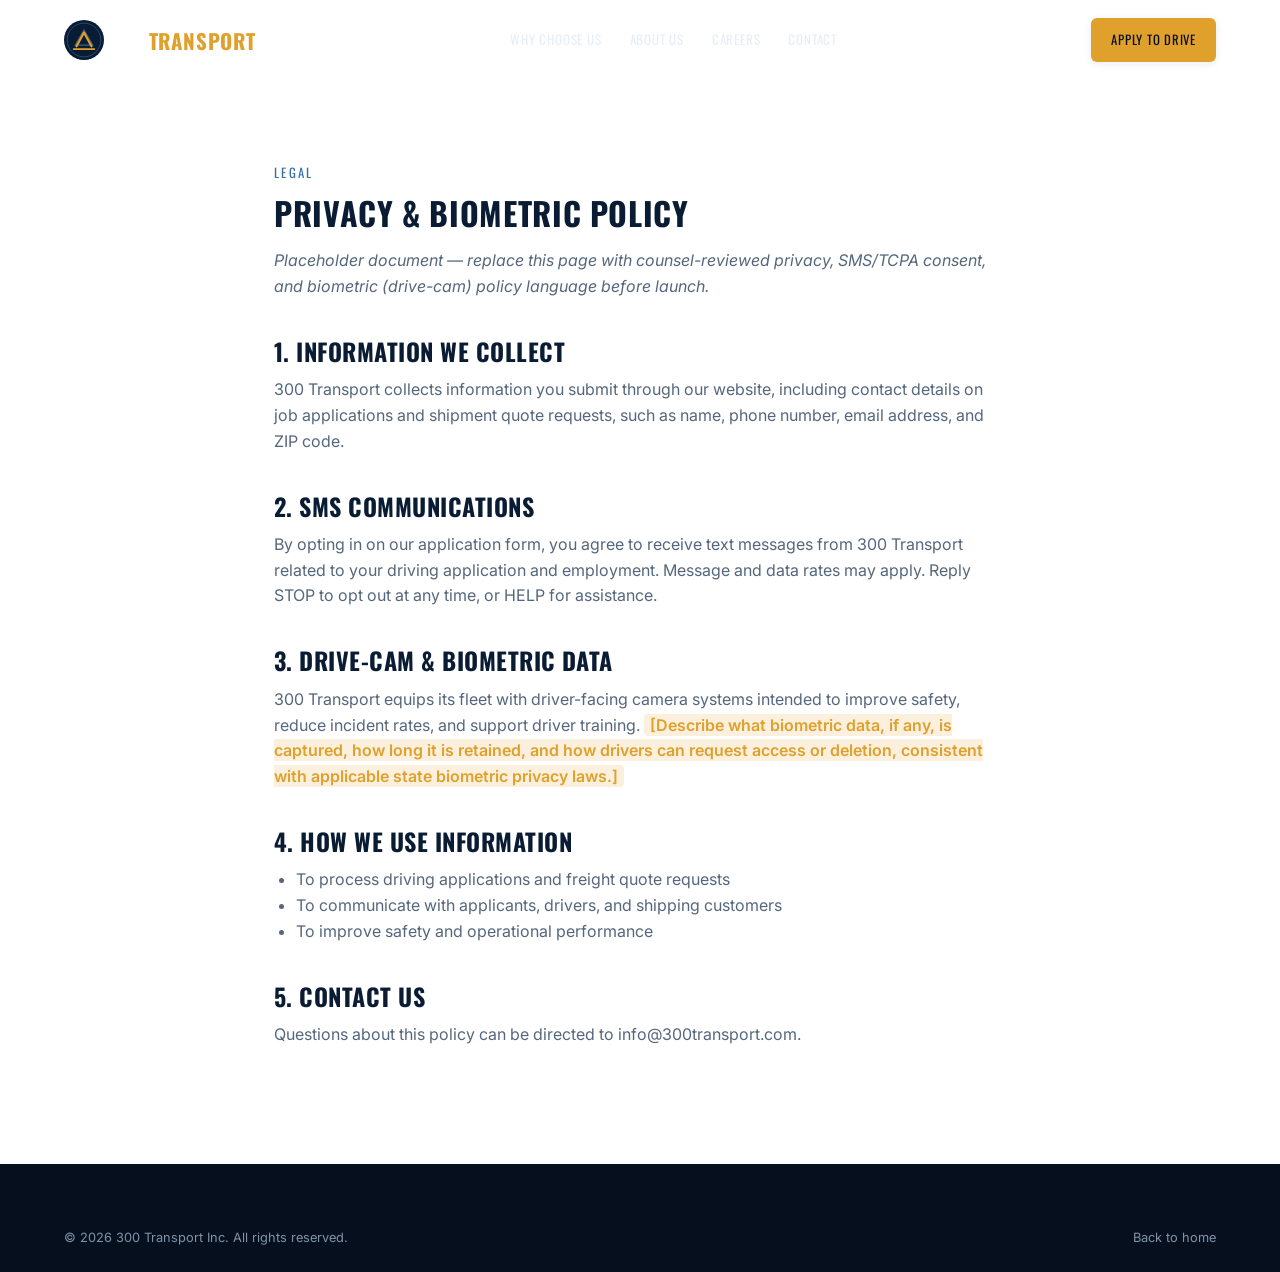
==== privacy-policy.html @ f66ee495 "Initial commit: 300 Transport site with Cloudflare Pages Functions" ====
<!doctype html>
<html lang="en">
<head>
<meta charset="UTF-8">
<meta name="viewport" content="width=device-width, initial-scale=1.0">
<title>Privacy &amp; Biometric Policy | 300 Transport</title>
<link rel="icon" href="images/logo-mark.svg" type="image/svg+xml">
<link rel="preconnect" href="https://fonts.googleapis.com">
<link rel="preconnect" href="https://fonts.gstatic.com" crossorigin>
<link href="https://fonts.googleapis.com/css2?family=Oswald:wght@400;500;600;700&family=Inter:wght@400;500;600;700&display=swap" rel="stylesheet">
<link rel="stylesheet" href="css/style.css">
<style>
  .legal-wrap { max-width: 780px; margin: 0 auto; padding: 160px 24px 100px; }
  .legal-wrap h2 { margin-top: 1.6em; }
  .legal-wrap p, .legal-wrap li { color: var(--muted); }
  .legal-wrap ul { list-style: disc; padding-left: 22px; margin-bottom: 1em; }
</style>
</head>
<body>

<header class="site-header is-scrolled" id="siteHeader">
  <div class="container">
    <a href="index.html#top" class="logo">
      <img src="images/logo-mark.svg" alt="300 Transport logo">
      <span class="logo-word">300<b>TRANSPORT</b></span>
    </a>
    <ul class="nav-list" id="navList">
      <li><a href="index.html#why-choose-us">Why Choose Us</a></li>
      <li><a href="index.html#about-us">About Us</a></li>
      <li><a href="index.html#hiring-process">Careers</a></li>
      <li><a href="index.html#stay-connected">Contact</a></li>
    </ul>
    <div class="nav-actions">
      <a href="index.html#hiring-process" class="btn btn--primary btn--sm">Apply to Drive</a>
      <button class="nav-toggle" id="navToggle" aria-label="Toggle menu"><span></span></button>
    </div>
  </div>
</header>

<main class="legal-wrap">
  <div class="eyebrow">Legal</div>
  <h1>Privacy &amp; Biometric Policy</h1>
  <p><em>Placeholder document — replace this page with counsel-reviewed privacy, SMS/TCPA consent, and biometric (drive-cam) policy language before launch.</em></p>

  <h2>1. Information We Collect</h2>
  <p>300 Transport collects information you submit through our website, including contact details on job applications and shipment quote requests, such as name, phone number, email address, and ZIP code.</p>

  <h2>2. SMS Communications</h2>
  <p>By opting in on our application form, you agree to receive text messages from 300 Transport related to your driving application and employment. Message and data rates may apply. Reply STOP to opt out at any time, or HELP for assistance.</p>

  <h2>3. Drive-Cam &amp; Biometric Data</h2>
  <p>300 Transport equips its fleet with driver-facing camera systems intended to improve safety, reduce incident rates, and support driver training. <span class="ph">[Describe what biometric data, if any, is captured, how long it is retained, and how drivers can request access or deletion, consistent with applicable state biometric privacy laws.]</span></p>

  <h2>4. How We Use Information</h2>
  <ul>
    <li>To process driving applications and freight quote requests</li>
    <li>To communicate with applicants, drivers, and shipping customers</li>
    <li>To improve safety and operational performance</li>
  </ul>

  <h2>5. Contact Us</h2>
  <p>Questions about this policy can be directed to <a href="mailto:info@300transport.com">info@300transport.com</a>.</p>
</main>

<footer class="site-footer">
  <div class="container footer-bottom" style="border-top:none;padding-top:0;">
    <span>&copy; <span id="year"></span> 300 Transport Inc. All rights reserved.</span>
    <a href="index.html#top">Back to home</a>
  </div>
</footer>

<script src="js/script.js"></script>
</body>
</html>
---- css/style.css ----
/* ==========================================================================
   300 TRANSPORT — Design System
   Theme: Navy & Steel Blue | Headings: Oswald | Body: Inter
   ========================================================================== */

:root {
  /* Color palette */
  --navy-950: #060f1e;
  --navy-900: #0a1c34;
  --navy-800: #102a49;
  --navy-700: #163a63;
  --navy-600: #1e4a7d;
  --steel-600: #3a6ea5;
  --steel-500: #4f80b8;
  --steel-400: #7aa0c9;
  --steel-300: #a9c1de;
  --steel-100: #e7eef7;
  --silver: #ccd7e3;
  --white: #ffffff;
  --ink: #14202f;
  --muted: #55677c;
  --muted-light: #8093a8;
  --amber: #e0a02c;
  --success: #2f8f5b;
  --danger: #c0392b;
  --border: #d8e1ea;

  /* Typography */
  --font-head: "Oswald", "Arial Narrow", sans-serif;
  --font-body: "Inter", -apple-system, BlinkMacSystemFont, "Segoe UI", sans-serif;

  /* Layout */
  --container: 1200px;
  --radius-sm: 6px;
  --radius-md: 12px;
  --radius-lg: 20px;
  --shadow-sm: 0 2px 8px rgba(10, 28, 52, 0.08);
  --shadow-md: 0 8px 24px rgba(10, 28, 52, 0.12);
  --shadow-lg: 0 20px 48px rgba(10, 28, 52, 0.18);
  --transition: 200ms ease;
}

/* ---------- Reset ---------- */
*, *::before, *::after { box-sizing: border-box; }
html { scroll-behavior: smooth; }
section[id] { scroll-margin-top: 88px; }
body {
  margin: 0;
  font-family: var(--font-body);
  color: var(--ink);
  background: var(--white);
  line-height: 1.6;
  -webkit-font-smoothing: antialiased;
}
img { max-width: 100%; display: block; }
a { color: inherit; text-decoration: none; }
ul { list-style: none; margin: 0; padding: 0; }
h1, h2, h3, h4 {
  font-family: var(--font-head);
  text-transform: uppercase;
  letter-spacing: 0.02em;
  line-height: 1.15;
  margin: 0 0 0.5em;
  color: var(--navy-900);
}
p { margin: 0 0 1em; color: var(--muted); }
button { font-family: inherit; cursor: pointer; }
input, select, textarea { font-family: inherit; font-size: 1rem; }
.container {
  max-width: var(--container);
  margin: 0 auto;
  padding: 0 24px;
}
.section { padding: 96px 0; }
.section--tight { padding: 64px 0; }
.section--alt { background: var(--steel-100); }
.section--dark {
  background: linear-gradient(160deg, var(--navy-950), var(--navy-800));
  color: var(--steel-100);
}
.section--dark h2, .section--dark h3, .section--dark h4 { color: var(--white); }
.section--dark p { color: var(--steel-300); }

.eyebrow {
  display: inline-block;
  font-family: var(--font-head);
  font-size: 0.8rem;
  letter-spacing: 0.18em;
  text-transform: uppercase;
  color: var(--steel-600);
  margin-bottom: 12px;
}
.section--dark .eyebrow { color: var(--amber); }
.section-title {
  font-size: clamp(1.8rem, 3.2vw, 2.6rem);
  max-width: 720px;
}
.section-lead {
  max-width: 640px;
  font-size: 1.05rem;
}
.section-head { margin-bottom: 48px; }
.section-head--center { text-align: center; margin-left: auto; margin-right: auto; }
.section-head--center .section-title,
.section-head--center .section-lead { margin-left: auto; margin-right: auto; }

/* ---------- Buttons ---------- */
.btn {
  display: inline-flex;
  align-items: center;
  justify-content: center;
  gap: 8px;
  padding: 14px 28px;
  border-radius: var(--radius-sm);
  font-family: var(--font-head);
  font-size: 0.95rem;
  letter-spacing: 0.06em;
  text-transform: uppercase;
  border: 2px solid transparent;
  transition: transform var(--transition), box-shadow var(--transition), background var(--transition), color var(--transition);
  white-space: nowrap;
}
.btn:hover { transform: translateY(-2px); }
.btn--primary {
  background: var(--amber);
  color: var(--navy-950);
  box-shadow: var(--shadow-sm);
}
.btn--primary:hover { box-shadow: var(--shadow-md); background: #eaad3d; }
.btn--outline {
  background: transparent;
  border-color: currentColor;
  color: var(--white);
}
.btn--outline:hover { background: rgba(255, 255, 255, 0.1); }
.btn--dark {
  background: var(--navy-900);
  color: var(--white);
}
.btn--dark:hover { background: var(--navy-700); }
.btn--block { width: 100%; }
.btn--sm { padding: 10px 18px; font-size: 0.8rem; }

/* ==========================================================================
   Header / Navigation
   ========================================================================== */
.site-header {
  position: fixed;
  top: 0; left: 0; right: 0;
  z-index: 1000;
  padding: 18px 0;
  transition: background var(--transition), padding var(--transition), box-shadow var(--transition);
}
.site-header .container { display: flex; align-items: center; justify-content: space-between; }
.site-header.is-scrolled {
  background: var(--navy-950);
  padding: 10px 0;
  box-shadow: var(--shadow-md);
}
.logo { display: flex; align-items: center; gap: 10px; }
.logo img { height: 40px; width: auto; }
.logo-word { font-family: var(--font-head); font-size: 1.3rem; color: var(--white); letter-spacing: 0.04em; }
.logo-word b { color: var(--amber); }

.nav-list {
  display: flex;
  align-items: center;
  gap: 28px;
  flex-wrap: wrap;
}
.nav-list a {
  font-family: var(--font-head);
  font-size: 0.82rem;
  letter-spacing: 0.06em;
  text-transform: uppercase;
  color: var(--steel-100);
  transition: color var(--transition);
  padding: 6px 0;
  border-bottom: 2px solid transparent;
}
.nav-list a:hover { color: var(--amber); border-color: var(--amber); }

.nav-actions { display: flex; align-items: center; gap: 16px; }
.nav-toggle {
  display: none;
  background: none;
  border: none;
  width: 34px; height: 26px;
  position: relative;
  z-index: 1100;
}
.nav-toggle span, .nav-toggle::before, .nav-toggle::after {
  content: "";
  display: block;
  position: absolute;
  left: 0; right: 0;
  height: 3px;
  background: var(--white);
  border-radius: 2px;
  transition: transform var(--transition), opacity var(--transition), top var(--transition);
}
.nav-toggle::before { top: 2px; }
.nav-toggle span { top: 12px; }
.nav-toggle::after { top: 22px; }
.nav-toggle.is-open::before { top: 12px; transform: rotate(45deg); }
.nav-toggle.is-open::after { top: 12px; transform: rotate(-45deg); }
.nav-toggle.is-open span { opacity: 0; }

/* ==========================================================================
   Hero
   ========================================================================== */
.hero {
  position: relative;
  min-height: 100vh;
  display: flex;
  align-items: center;
  color: var(--white);
  background: linear-gradient(120deg, var(--navy-950) 0%, var(--navy-800) 55%, var(--navy-600) 100%);
  overflow: hidden;
}
.hero__bg-shape {
  position: absolute;
  inset: 0;
  opacity: 0.9;
  pointer-events: none;
}
.hero__bg-shape svg { width: 100%; height: 100%; }
.hero .container {
  position: relative;
  z-index: 2;
  display: grid;
  grid-template-columns: 1.1fr 0.9fr;
  gap: 40px;
  align-items: center;
  padding-top: 120px;
  padding-bottom: 80px;
}
.hero__eyebrow {
  font-family: var(--font-head);
  letter-spacing: 0.2em;
  text-transform: uppercase;
  color: var(--amber);
  font-size: 0.85rem;
  margin-bottom: 18px;
}
.hero h1 {
  color: var(--white);
  font-size: clamp(2.6rem, 6vw, 4.4rem);
  margin-bottom: 20px;
}
.hero h1 em { color: var(--steel-400); font-style: normal; }
.hero p {
  color: var(--steel-300);
  font-size: 1.15rem;
  max-width: 520px;
  margin-bottom: 32px;
}
.hero__actions { display: flex; gap: 16px; flex-wrap: wrap; }
.hero__art { position: relative; }
.hero__stats {
  display: flex;
  gap: 28px;
  margin-top: 56px;
  flex-wrap: wrap;
}
.hero__stat strong {
  display: block;
  font-family: var(--font-head);
  font-size: 2rem;
  color: var(--amber);
}
.hero__stat span { font-size: 0.85rem; color: var(--steel-300); text-transform: uppercase; letter-spacing: 0.04em; }
.hero__scroll {
  position: absolute;
  bottom: 28px;
  left: 24px;
  display: flex;
  align-items: center;
  gap: 10px;
  color: var(--steel-300);
  font-size: 0.78rem;
  text-transform: uppercase;
  letter-spacing: 0.1em;
  z-index: 2;
}
.hero__scroll .dot {
  width: 8px; height: 8px; border-radius: 50%;
  background: var(--amber);
  animation: pulse 1.6s infinite;
}
@keyframes pulse {
  0%, 100% { transform: scale(1); opacity: 1; }
  50% { transform: scale(1.6); opacity: 0.4; }
}

/* ==========================================================================
   Why Choose Us
   ========================================================================== */
.feature-grid {
  display: grid;
  grid-template-columns: repeat(auto-fit, minmax(210px, 1fr));
  gap: 24px;
  margin-top: 48px;
}
.feature-card {
  background: var(--white);
  border: 1px solid var(--border);
  border-radius: var(--radius-md);
  padding: 32px 24px;
  transition: transform var(--transition), box-shadow var(--transition), border-color var(--transition);
}
.feature-card:hover {
  transform: translateY(-6px);
  box-shadow: var(--shadow-md);
  border-color: var(--steel-400);
}
.feature-card__icon {
  width: 56px; height: 56px;
  margin-bottom: 20px;
  color: var(--steel-600);
}
.feature-card__icon svg { width: 100%; height: 100%; }
.feature-card h3 { font-size: 1.05rem; margin-bottom: 8px; }
.feature-card p { font-size: 0.92rem; margin: 0; }
.why-lead { display: grid; grid-template-columns: 1fr 1fr; gap: 40px; }

/* ==========================================================================
   About
   ========================================================================== */
.about-grid {
  display: grid;
  grid-template-columns: 0.9fr 1.1fr;
  gap: 56px;
  align-items: start;
}
.about-art { position: sticky; top: 110px; }
.about-copy p { font-size: 1rem; }
.about-copy .placeholder { background: var(--steel-100); padding: 0 4px; border-radius: 3px; color: var(--steel-600); font-style: italic; }
.stat-row {
  display: grid;
  grid-template-columns: repeat(3, 1fr);
  gap: 20px;
  margin: 32px 0;
}
.stat-box {
  background: var(--navy-900);
  color: var(--white);
  border-radius: var(--radius-md);
  padding: 24px 18px;
  text-align: center;
}
.stat-box strong { display: block; font-family: var(--font-head); font-size: 1.8rem; color: var(--amber); }
.stat-box span { font-size: 0.78rem; text-transform: uppercase; letter-spacing: 0.05em; color: var(--steel-300); }

/* ==========================================================================
   Tabs (Trucks / Trailers)
   ========================================================================== */
.tab-group { margin-top: 48px; }
.tab-buttons {
  display: flex;
  gap: 12px;
  flex-wrap: wrap;
  margin-bottom: 32px;
  border-bottom: 1px solid var(--border);
  padding-bottom: 0;
}
.tab-btn {
  background: none;
  border: none;
  padding: 12px 6px;
  font-family: var(--font-head);
  font-size: 0.95rem;
  letter-spacing: 0.04em;
  text-transform: uppercase;
  color: var(--muted-light);
  border-bottom: 3px solid transparent;
  margin-right: 24px;
  transition: color var(--transition), border-color var(--transition);
}
.tab-btn.is-active, .tab-btn:hover { color: var(--navy-900); border-color: var(--amber); }
.tab-panel { display: none; }
.tab-panel.is-active { display: grid; grid-template-columns: 1fr 1fr; gap: 48px; align-items: center; animation: fadeIn 320ms ease; }
@keyframes fadeIn { from { opacity: 0; transform: translateY(8px); } to { opacity: 1; transform: translateY(0); } }
.spec-list { display: grid; grid-template-columns: 1fr 1fr; gap: 16px 24px; margin: 24px 0; }
.spec-item { border-bottom: 1px dashed var(--border); padding-bottom: 8px; }
.spec-item span { display: block; font-size: 0.72rem; text-transform: uppercase; letter-spacing: 0.06em; color: var(--muted-light); margin-bottom: 2px; }
.spec-item strong { font-family: var(--font-head); font-size: 1rem; color: var(--navy-900); }
.tab-art {
  background: var(--steel-100);
  border-radius: var(--radius-lg);
  padding: 32px;
}

/* ==========================================================================
   Hiring Process
   ========================================================================== */
.process-steps {
  display: grid;
  grid-template-columns: repeat(4, 1fr);
  gap: 24px;
  margin-top: 56px;
  counter-reset: step;
}
.process-step { text-align: center; position: relative; }
.process-step__num {
  width: 64px; height: 64px;
  border-radius: 50%;
  background: var(--navy-900);
  color: var(--amber);
  font-family: var(--font-head);
  font-size: 1.4rem;
  display: flex; align-items: center; justify-content: center;
  margin: 0 auto 18px;
  border: 3px solid var(--amber);
}
.process-step h3 { font-size: 0.95rem; }
.process-step p { font-size: 0.85rem; }
.process-steps::before { content: none; }

/* ==========================================================================
   Forms
   ========================================================================== */
.form-panel {
  background: var(--white);
  border-radius: var(--radius-lg);
  box-shadow: var(--shadow-lg);
  padding: 40px;
  margin-top: 40px;
}
.form-grid {
  display: grid;
  grid-template-columns: 1fr 1fr;
  gap: 18px;
}
.form-grid--3 { grid-template-columns: repeat(3, 1fr); }
.field { margin-bottom: 18px; }
.field--full { grid-column: 1 / -1; }
.field label.field-label {
  display: block;
  font-size: 0.78rem;
  text-transform: uppercase;
  letter-spacing: 0.05em;
  color: var(--muted);
  margin-bottom: 10px;
  font-weight: 600;
}
.field input[type="text"],
.field input[type="tel"],
.field input[type="email"] {
  width: 100%;
  padding: 13px 16px;
  border: 1.5px solid var(--border);
  border-radius: var(--radius-sm);
  transition: border-color var(--transition);
  background: var(--steel-100);
}
.field input:focus { outline: none; border-color: var(--steel-500); background: var(--white); }
.radio-row { display: flex; flex-wrap: wrap; gap: 10px; }
.radio-pill {
  border: 1.5px solid var(--border);
  border-radius: 30px;
  padding: 9px 18px;
  font-size: 0.85rem;
  cursor: pointer;
  transition: all var(--transition);
  user-select: none;
}
.radio-pill input { position: absolute; opacity: 0; pointer-events: none; }
.radio-pill:has(input:checked) {
  background: var(--navy-900);
  border-color: var(--navy-900);
  color: var(--white);
}
.file-row { display: flex; align-items: center; gap: 14px; flex-wrap: wrap; }
.file-row .file-btn {
  background: var(--steel-100);
  border: 1.5px dashed var(--steel-400);
  border-radius: var(--radius-sm);
  padding: 12px 20px;
  font-size: 0.85rem;
  color: var(--steel-600);
}
.consent-row { display: flex; gap: 12px; align-items: flex-start; font-size: 0.82rem; color: var(--muted); margin: 20px 0; }
.consent-row input { margin-top: 4px; }
.consent-row a { color: var(--steel-600); text-decoration: underline; }
.form-note {
  margin-top: 14px;
  font-size: 0.85rem;
  padding: 12px 16px;
  border-radius: var(--radius-sm);
  display: none;
}
.form-note.is-visible { display: block; }
.form-note--success { background: #e7f6ee; color: var(--success); }
.form-note--error { background: #fbeae7; color: var(--danger); }
.hp-field { position: absolute; left: -9999px; top: -9999px; }

/* ==========================================================================
   Quote
   ========================================================================== */
.quote-panel {
  background: var(--navy-950);
  color: var(--white);
  border-radius: var(--radius-lg);
  padding: 40px;
}
.quote-panel .field-label { color: var(--steel-300); }
.quote-panel .field input {
  background: var(--navy-800);
  border-color: var(--navy-600);
  color: var(--white);
}
.quote-panel .field input::placeholder { color: var(--steel-400); }
.quote-cols { display: grid; grid-template-columns: 1fr 1fr; gap: 32px; }
.quote-cols h4 { color: var(--amber); font-size: 0.9rem; margin-bottom: 14px; }

/* ==========================================================================
   Work Schedule
   ========================================================================== */
.schedule-grid { display: grid; grid-template-columns: 1fr 1.3fr; gap: 48px; margin-top: 48px; align-items: start; }
.trailer-picker { display: flex; flex-direction: column; gap: 14px; }
.trailer-option {
  display: flex; align-items: center; gap: 16px;
  border: 1.5px solid var(--border);
  border-radius: var(--radius-md);
  padding: 16px 20px;
  cursor: pointer;
  transition: all var(--transition);
}
.trailer-option input { position: absolute; opacity: 0; pointer-events: none; }
.trailer-option:has(input:checked) { border-color: var(--steel-500); background: var(--steel-100); }
.trailer-option__icon { width: 40px; height: 40px; color: var(--steel-600); flex-shrink: 0; }
.trailer-option__icon svg { width: 100%; height: 100%; }
.schedule-results { background: var(--white); border-radius: var(--radius-md); border: 1px solid var(--border); padding: 28px; }
.schedule-list { display: grid; gap: 12px; margin-top: 16px; }
.schedule-list li {
  display: flex; align-items: center; gap: 12px;
  padding: 14px 16px;
  background: var(--steel-100);
  border-radius: var(--radius-sm);
  font-family: var(--font-head);
  font-size: 0.9rem;
  letter-spacing: 0.02em;
  color: var(--navy-900);
}
.schedule-list li::before { content: "\2713"; color: var(--success); font-weight: bold; }
.region-tags { display: flex; flex-wrap: wrap; gap: 8px; margin-top: 16px; }
.region-tags span {
  background: var(--navy-900); color: var(--steel-100);
  font-size: 0.75rem; padding: 6px 12px; border-radius: 20px;
}

/* ==========================================================================
   Contact
   ========================================================================== */
.contact-grid {
  display: grid;
  grid-template-columns: repeat(auto-fit, minmax(220px, 1fr));
  gap: 32px;
  margin-top: 48px;
}
.contact-card__icon { width: 40px; height: 40px; color: var(--amber); margin-bottom: 16px; }
.contact-card__icon svg { width: 100%; height: 100%; }
.contact-card h4 { color: var(--white); font-size: 0.85rem; letter-spacing: 0.08em; margin-bottom: 10px; }
.contact-card p, .contact-card a { color: var(--steel-100); font-size: 1.05rem; margin: 0; }
.contact-card a:hover { color: var(--amber); }
.social-row { display: flex; gap: 14px; margin-top: 8px; }
.social-row a {
  width: 40px; height: 40px;
  border: 1.5px solid var(--steel-500);
  border-radius: 50%;
  display: flex; align-items: center; justify-content: center;
  transition: all var(--transition);
}
.social-row a:hover { background: var(--amber); border-color: var(--amber); }
.social-row svg { width: 18px; height: 18px; }

/* ==========================================================================
   Testimonials
   ========================================================================== */
.testimonial-track {
  display: grid;
  grid-template-columns: repeat(3, 1fr);
  gap: 24px;
  margin-top: 48px;
}
.testimonial-card {
  background: var(--white);
  border: 1px solid var(--border);
  border-radius: var(--radius-md);
  padding: 32px;
  position: relative;
}
.testimonial-card .quote-mark {
  font-family: var(--font-head);
  font-size: 3rem;
  color: var(--steel-300);
  line-height: 1;
  display: block;
  margin-bottom: 8px;
}
.testimonial-card p { font-size: 0.95rem; color: var(--ink); }
.testimonial-card h4 { font-size: 0.85rem; color: var(--steel-600); margin: 16px 0 0; }
.testimonial-card .badge { font-size: 0.72rem; color: var(--muted-light); text-transform: uppercase; letter-spacing: 0.05em; }

/* ==========================================================================
   Industries served (replaces "collaborations" logo wall)
   ========================================================================== */
.industry-grid {
  display: grid;
  grid-template-columns: repeat(auto-fit, minmax(160px, 1fr));
  gap: 16px;
  margin-top: 40px;
}
.industry-chip {
  background: var(--white);
  border: 1px solid var(--border);
  border-radius: var(--radius-md);
  padding: 22px 16px;
  text-align: center;
  transition: all var(--transition);
}
.industry-chip:hover { border-color: var(--steel-400); transform: translateY(-4px); box-shadow: var(--shadow-sm); }
.industry-chip__icon { width: 34px; height: 34px; margin: 0 auto 12px; color: var(--steel-600); }
.industry-chip__icon svg { width: 100%; height: 100%; }
.industry-chip span { font-family: var(--font-head); font-size: 0.82rem; text-transform: uppercase; letter-spacing: 0.03em; color: var(--navy-900); }

/* ==========================================================================
   CTA banner
   ========================================================================== */
.cta-banner {
  background: linear-gradient(120deg, var(--steel-600), var(--navy-700));
  border-radius: var(--radius-lg);
  padding: 56px;
  display: flex;
  align-items: center;
  justify-content: space-between;
  gap: 32px;
  flex-wrap: wrap;
  color: var(--white);
}
.cta-banner h2 { color: var(--white); margin-bottom: 8px; }
.cta-banner p { color: var(--steel-100); margin: 0; }

/* ==========================================================================
   Footer
   ========================================================================== */
.site-footer { background: var(--navy-950); color: var(--steel-300); padding: 64px 0 24px; }
.footer-grid {
  display: grid;
  grid-template-columns: 1.4fr 1fr 1fr 1fr;
  gap: 40px;
  padding-bottom: 40px;
  border-bottom: 1px solid rgba(255,255,255,0.1);
}
.footer-grid h4 { color: var(--white); font-size: 0.85rem; letter-spacing: 0.06em; margin-bottom: 18px; }
.footer-grid ul li { margin-bottom: 10px; }
.footer-grid a { font-size: 0.9rem; color: var(--steel-300); transition: color var(--transition); }
.footer-grid a:hover { color: var(--amber); }
.footer-brand p { font-size: 0.88rem; max-width: 320px; }
.footer-bottom {
  display: flex;
  justify-content: space-between;
  align-items: center;
  padding-top: 24px;
  font-size: 0.8rem;
  color: var(--muted-light);
  flex-wrap: wrap;
  gap: 12px;
}

/* ==========================================================================
   Placeholder marker (for content the user must fill in with real facts)
   ========================================================================== */
.ph {
  background: rgba(224, 160, 44, 0.16);
  color: var(--amber);
  padding: 1px 6px;
  border-radius: 4px;
  font-style: normal;
  font-weight: 600;
}
.section--dark .ph, .quote-panel .ph { background: rgba(224, 160, 44, 0.22); }

/* ==========================================================================
   Responsive
   ========================================================================== */
@media (max-width: 980px) {
  .hero .container { grid-template-columns: 1fr; padding-top: 140px; }
  .about-grid { grid-template-columns: 1fr; }
  .about-art { position: static; }
  .schedule-grid { grid-template-columns: 1fr; }
  .quote-cols { grid-template-columns: 1fr; }
  .footer-grid { grid-template-columns: 1fr 1fr; }
  .testimonial-track { grid-template-columns: 1fr; }
  .process-steps { grid-template-columns: 1fr 1fr; }
}
@media (max-width: 760px) {
  .nav-list {
    position: fixed;
    inset: 0 0 0 30%;
    background: var(--navy-950);
    flex-direction: column;
    justify-content: center;
    align-items: flex-start;
    padding: 40px;
    transform: translateX(100%);
    transition: transform var(--transition);
    z-index: 1050;
  }
  .nav-list.is-open { transform: translateX(0); }
  .nav-list a { font-size: 1rem; }
  .nav-toggle { display: block; }
  .hero__actions .btn { flex: 1; }
  .tab-panel.is-active { grid-template-columns: 1fr; }
  .form-grid, .form-grid--3 { grid-template-columns: 1fr; }
  .process-steps { grid-template-columns: 1fr; }
  .footer-grid { grid-template-columns: 1fr; }
  .cta-banner { flex-direction: column; text-align: center; }
  .section { padding: 64px 0; }
}
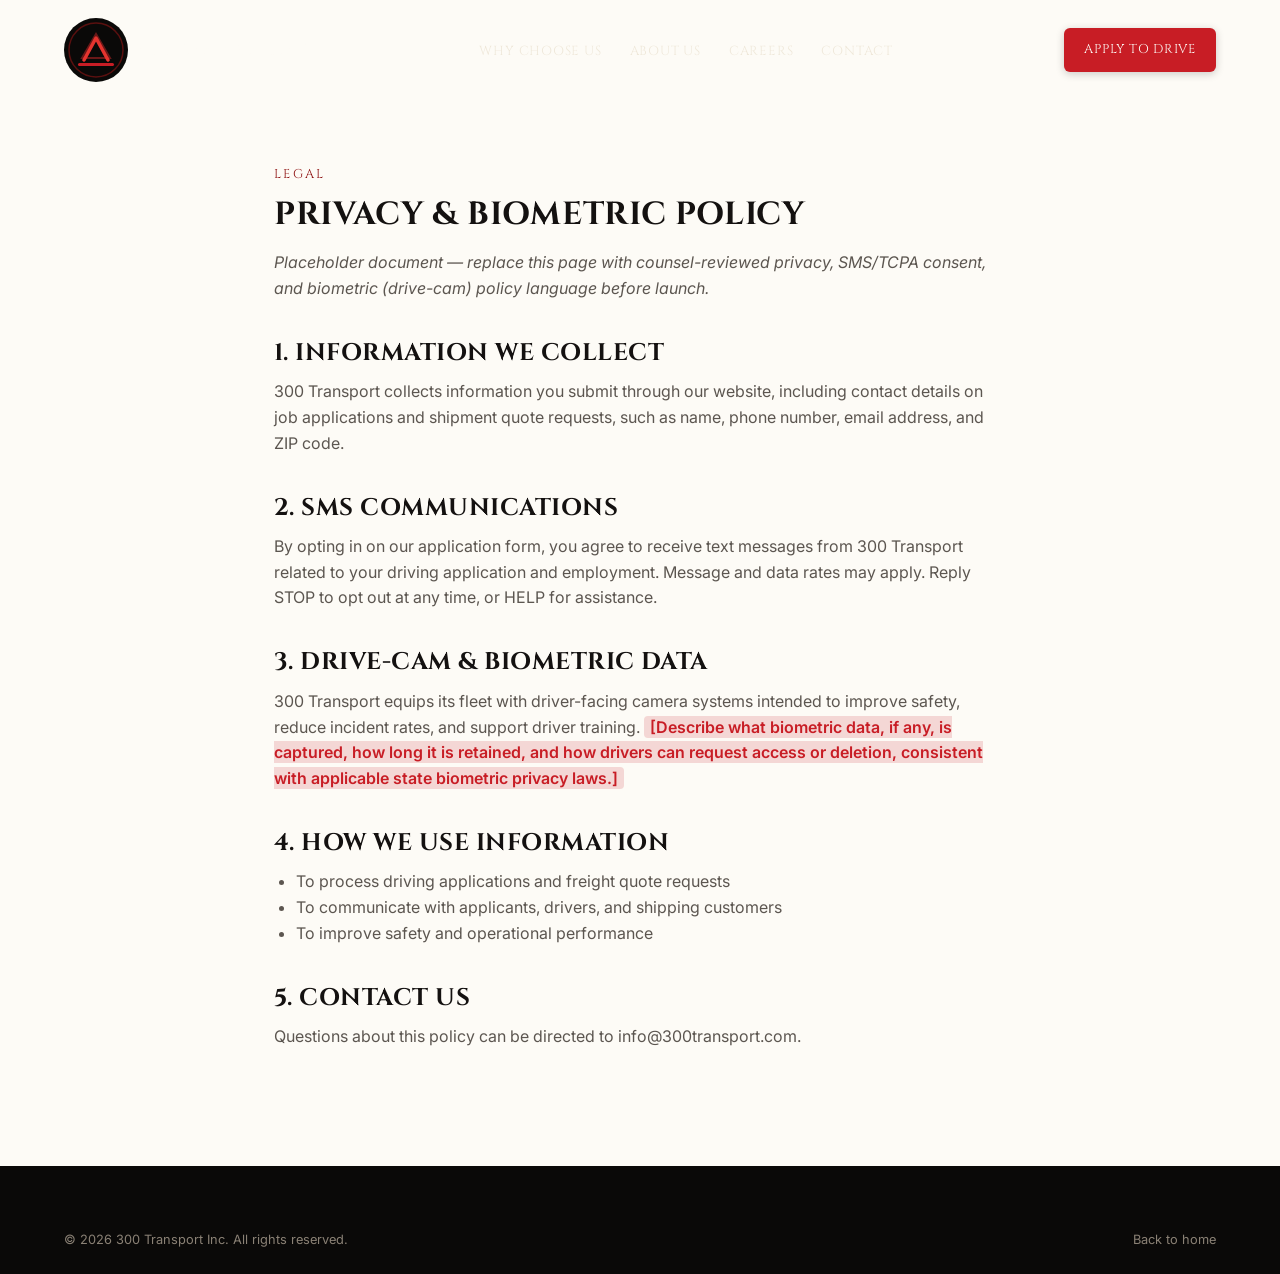
==== commit 8cc0fd81: "Rework theme to black & blood-red "300 Spartans" style Swap the navy/steel palette for black and red" ====
--- a/privacy-policy.html
+++ b/privacy-policy.html
@@ -7,7 +7,7 @@
 <link rel="icon" href="images/logo-mark.svg" type="image/svg+xml">
 <link rel="preconnect" href="https://fonts.googleapis.com">
 <link rel="preconnect" href="https://fonts.gstatic.com" crossorigin>
-<link href="https://fonts.googleapis.com/css2?family=Oswald:wght@400;500;600;700&family=Inter:wght@400;500;600;700&display=swap" rel="stylesheet">
+<link href="https://fonts.googleapis.com/css2?family=Cinzel:wght@400;500;600;700;900&family=Cinzel+Decorative:wght@700;900&family=Inter:wght@400;500;600;700&display=swap" rel="stylesheet">
 <link rel="stylesheet" href="css/style.css">
 <style>
   .legal-wrap { max-width: 780px; margin: 0 auto; padding: 160px 24px 100px; }
--- a/css/style.css
+++ b/css/style.css
@@ -4,29 +4,29 @@
    ========================================================================== */
 
 :root {
-  /* Color palette */
-  --navy-950: #060f1e;
-  --navy-900: #0a1c34;
-  --navy-800: #102a49;
-  --navy-700: #163a63;
-  --navy-600: #1e4a7d;
-  --steel-600: #3a6ea5;
-  --steel-500: #4f80b8;
-  --steel-400: #7aa0c9;
-  --steel-300: #a9c1de;
-  --steel-100: #e7eef7;
-  --silver: #ccd7e3;
-  --white: #ffffff;
-  --ink: #14202f;
-  --muted: #55677c;
-  --muted-light: #8093a8;
-  --amber: #e0a02c;
+  /* Color palette — black & blood red */
+  --navy-950: #0a0908;
+  --navy-900: #141110;
+  --navy-800: #1e1a18;
+  --navy-700: #2c2521;
+  --navy-600: #3a1414;
+  --steel-600: #8f1414;
+  --steel-500: #a51818;
+  --steel-400: #c62828;
+  --steel-300: #cfc6b8;
+  --steel-100: #efe8da;
+  --silver: #ddd5c7;
+  --white: #fdfbf6;
+  --ink: #1c1815;
+  --muted: #5c5650;
+  --muted-light: #8a8175;
+  --amber: #c81d25;
   --success: #2f8f5b;
-  --danger: #c0392b;
-  --border: #d8e1ea;
+  --danger: #e0821f;
+  --border: #e0d6c4;
 
   /* Typography */
-  --font-head: "Oswald", "Arial Narrow", sans-serif;
+  --font-head: "Cinzel", "Trajan Pro", Georgia, serif;
   --font-body: "Inter", -apple-system, BlinkMacSystemFont, "Segoe UI", sans-serif;
 
   /* Layout */
@@ -34,9 +34,9 @@
   --radius-sm: 6px;
   --radius-md: 12px;
   --radius-lg: 20px;
-  --shadow-sm: 0 2px 8px rgba(10, 28, 52, 0.08);
-  --shadow-md: 0 8px 24px rgba(10, 28, 52, 0.12);
-  --shadow-lg: 0 20px 48px rgba(10, 28, 52, 0.18);
+  --shadow-sm: 0 2px 8px rgba(10, 8, 8, 0.2);
+  --shadow-md: 0 8px 24px rgba(10, 8, 8, 0.28);
+  --shadow-lg: 0 20px 48px rgba(10, 8, 8, 0.4);
   --transition: 200ms ease;
 }
 
@@ -123,10 +123,10 @@
 .btn:hover { transform: translateY(-2px); }
 .btn--primary {
   background: var(--amber);
-  color: var(--navy-950);
+  color: var(--white);
   box-shadow: var(--shadow-sm);
 }
-.btn--primary:hover { box-shadow: var(--shadow-md); background: #eaad3d; }
+.btn--primary:hover { box-shadow: var(--shadow-md); background: #e5342f; }
 .btn--outline {
   background: transparent;
   border-color: currentColor;
@@ -157,10 +157,9 @@
   padding: 10px 0;
   box-shadow: var(--shadow-md);
 }
-.logo { display: flex; align-items: center; gap: 10px; }
-.logo img { height: 40px; width: auto; }
-.logo-word { font-family: var(--font-head); font-size: 1.3rem; color: var(--white); letter-spacing: 0.04em; }
-.logo-word b { color: var(--amber); }
+.logo { display: flex; align-items: center; gap: 8px; }
+.logo-mark { height: 42px; width: auto; display: block; }
+.logo-word { font-family: var(--font-head); font-size: 1.15rem; text-transform: uppercase; color: var(--white); letter-spacing: 0.1em; }
 
 .nav-list {
   display: flex;
@@ -257,6 +256,7 @@
 }
 .hero__actions { display: flex; gap: 16px; flex-wrap: wrap; }
 .hero__art { position: relative; }
+.bleed-300 { width: 100%; height: auto; filter: drop-shadow(0 20px 40px rgba(0, 0, 0, 0.5)); }
 .hero__stats {
   display: flex;
   gap: 28px;
@@ -673,14 +673,14 @@
    Placeholder marker (for content the user must fill in with real facts)
    ========================================================================== */
 .ph {
-  background: rgba(224, 160, 44, 0.16);
+  background: rgba(200, 29, 37, 0.16);
   color: var(--amber);
   padding: 1px 6px;
   border-radius: 4px;
   font-style: normal;
   font-weight: 600;
 }
-.section--dark .ph, .quote-panel .ph { background: rgba(224, 160, 44, 0.22); }
+.section--dark .ph, .quote-panel .ph { background: rgba(200, 29, 37, 0.3); color: #ff8b7a; }
 
 /* ==========================================================================
    Responsive
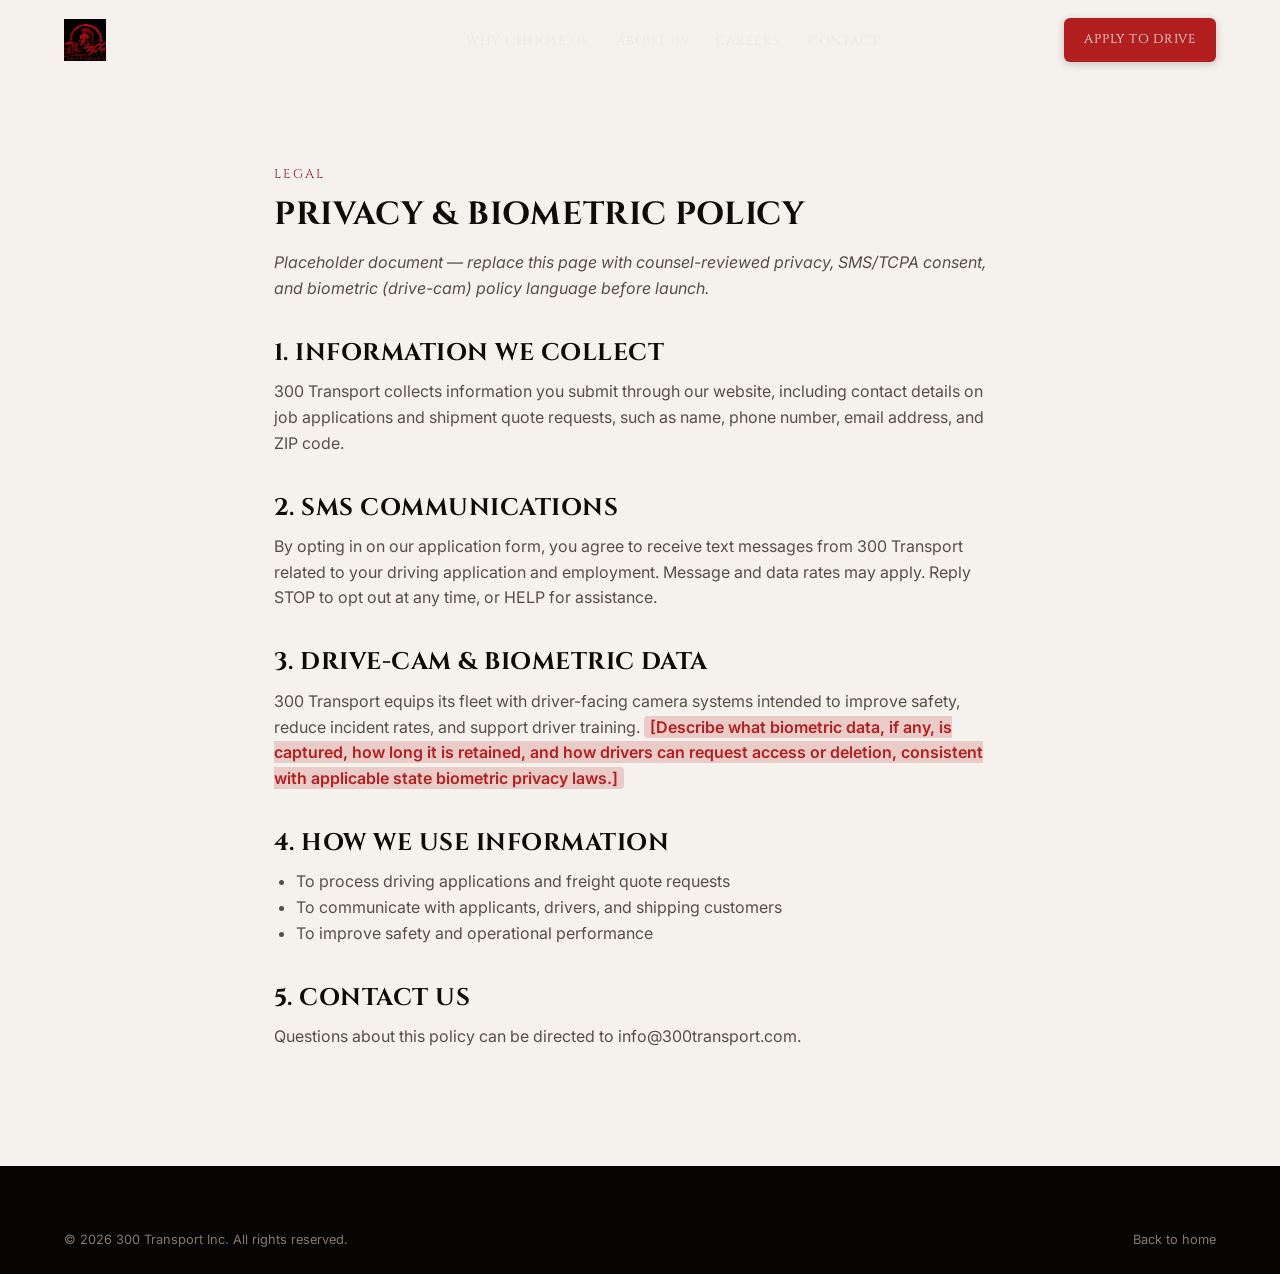
==== commit e5fe3fae: "Replace hand-drawn shield mark with cropped emblem artwork Crop the header/footer/favicon logo mark " ====
--- a/privacy-policy.html
+++ b/privacy-policy.html
@@ -4,7 +4,7 @@
 <meta charset="UTF-8">
 <meta name="viewport" content="width=device-width, initial-scale=1.0">
 <title>Privacy &amp; Biometric Policy | 300 Transport</title>
-<link rel="icon" href="images/logo-mark.svg" type="image/svg+xml">
+<link rel="icon" href="images/logo-mark.png" type="image/png">
 <link rel="preconnect" href="https://fonts.googleapis.com">
 <link rel="preconnect" href="https://fonts.gstatic.com" crossorigin>
 <link href="https://fonts.googleapis.com/css2?family=Cinzel:wght@400;500;600;700;900&family=Cinzel+Decorative:wght@700;900&family=Inter:wght@400;500;600;700&display=swap" rel="stylesheet">
@@ -21,8 +21,8 @@
 <header class="site-header is-scrolled" id="siteHeader">
   <div class="container">
     <a href="index.html#top" class="logo">
-      <img src="images/logo-mark.svg" alt="300 Transport logo">
-      <span class="logo-word">300<b>TRANSPORT</b></span>
+      <img class="logo-mark" src="images/logo-mark.png" width="320" height="320" alt="300 Transport shield emblem">
+      <span class="logo-word">300 Transport</span>
     </a>
     <ul class="nav-list" id="navList">
       <li><a href="index.html#why-choose-us">Why Choose Us</a></li>
--- a/css/style.css
+++ b/css/style.css
@@ -1,26 +1,29 @@
 /* ==========================================================================
    300 TRANSPORT — Design System
-   Theme: Navy & Steel Blue | Headings: Oswald | Body: Inter
+   Theme: 300 Spartans — monochrome black & red, built around the emblem art
    ========================================================================== */
 
 :root {
-  /* Color palette — black & blood red */
-  --navy-950: #0a0908;
-  --navy-900: #141110;
-  --navy-800: #1e1a18;
-  --navy-700: #2c2521;
-  --navy-600: #3a1414;
-  --steel-600: #8f1414;
-  --steel-500: #a51818;
+  /* Color palette — true black & blood red, no bronze */
+  --navy-950: #050403;
+  --navy-900: #0e0b09;
+  --navy-800: #1a1512;
+  --navy-700: #291f1a;
+  --navy-600: #3d1010;
+  --steel-600: #8b1a1a;
+  --steel-500: #a51e1e;
   --steel-400: #c62828;
-  --steel-300: #cfc6b8;
+  --steel-300: #d9c9c0;
   --steel-100: #efe8da;
-  --silver: #ddd5c7;
-  --white: #fdfbf6;
-  --ink: #1c1815;
-  --muted: #5c5650;
-  --muted-light: #8a8175;
-  --amber: #c81d25;
+  --silver: #d8d2c8;
+  --white: #f5f2ee;
+  --ink: #17120f;
+  --muted: #574f47;
+  --muted-light: #857a6e;
+  --amber: #b31f1f;
+  --blood-700: #3d0a0a;
+  --blood-500: #7a1414;
+  --blood-300: #a51818;
   --success: #2f8f5b;
   --danger: #e0821f;
   --border: #e0d6c4;
@@ -126,7 +129,7 @@
   color: var(--white);
   box-shadow: var(--shadow-sm);
 }
-.btn--primary:hover { box-shadow: var(--shadow-md); background: #e5342f; }
+.btn--primary:hover { box-shadow: var(--shadow-md); background: #d42c2c; }
 .btn--outline {
   background: transparent;
   border-color: currentColor;
@@ -255,8 +258,17 @@
   margin-bottom: 32px;
 }
 .hero__actions { display: flex; gap: 16px; flex-wrap: wrap; }
+.hero__tagline {
+  font-family: var(--font-head);
+  font-size: 0.95rem;
+  letter-spacing: 0.2em;
+  text-transform: uppercase;
+  color: var(--steel-300);
+  margin-top: 32px;
+}
+.hero__tagline span { color: var(--amber); margin: 0 10px; }
 .hero__art { position: relative; }
-.bleed-300 { width: 100%; height: auto; filter: drop-shadow(0 20px 40px rgba(0, 0, 0, 0.5)); }
+.hero__art img { width: 100%; height: auto; filter: drop-shadow(0 20px 40px rgba(0, 0, 0, 0.6)); }
 .hero__stats {
   display: flex;
   gap: 28px;
@@ -673,14 +685,14 @@
    Placeholder marker (for content the user must fill in with real facts)
    ========================================================================== */
 .ph {
-  background: rgba(200, 29, 37, 0.16);
+  background: rgba(179, 31, 31, 0.18);
   color: var(--amber);
   padding: 1px 6px;
   border-radius: 4px;
   font-style: normal;
   font-weight: 600;
 }
-.section--dark .ph, .quote-panel .ph { background: rgba(200, 29, 37, 0.3); color: #ff8b7a; }
+.section--dark .ph, .quote-panel .ph { background: rgba(179, 31, 31, 0.3); color: #ff8b7a; }
 
 /* ==========================================================================
    Responsive
